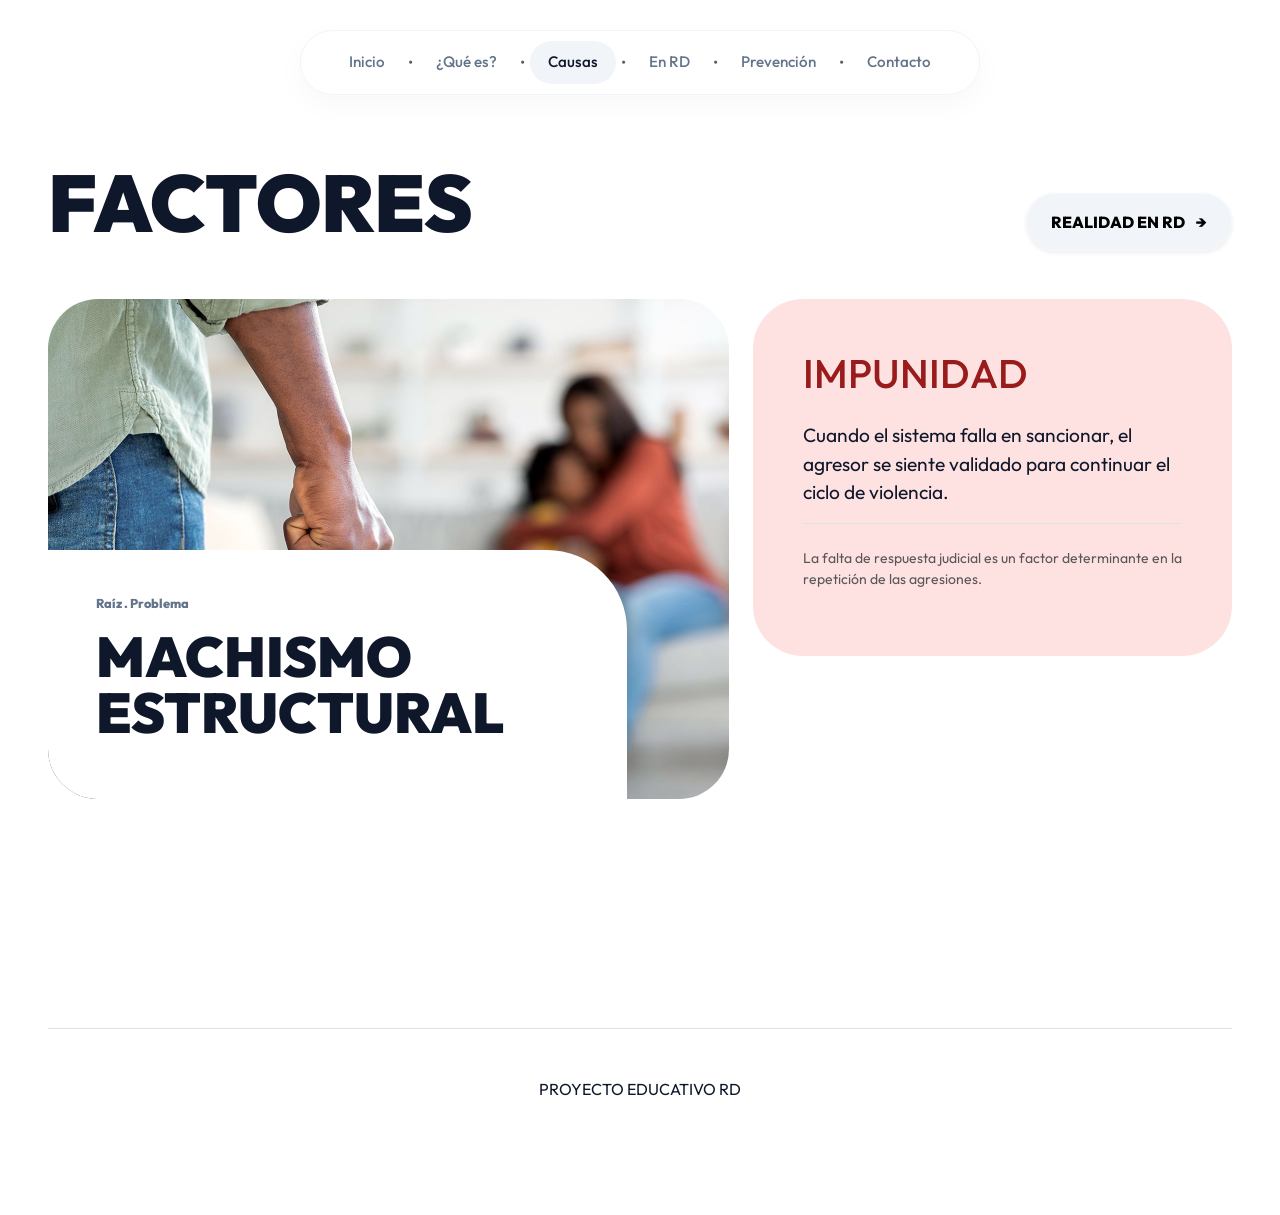
==== causas.html @ 01e90588 "Proyecto de Educación sobre el Feminicidio - Diseño Bento Grid con guía técnica" ====
<!-- Declara el tipo de documento HTML5 -->
<!DOCTYPE html>
<!-- Define el lenguaje español para el contenido del documento -->
<html lang="es">
<head>
    <!-- Establece la codificacion de caracteres estandar UTF-8 -->
    <meta charset="UTF-8">
    <!-- Configura la visualizacion para dispositivos moviles -->
    <meta name="viewport" content="width=device-width, initial-scale=1.0">
    <!-- Define el titulo de la pagina sobre causas -->
    <title>Causas - Proyecto RD</title>
    <!-- Importa los estilos de Bootstrap 5 desde una fuente externa -->
    <link href="https://cdn.jsdelivr.net/npm/bootstrap@5.3.2/dist/css/bootstrap.min.css" rel="stylesheet">
    <!-- Importa la hoja de estilos personalizada del proyecto -->
    <link rel="stylesheet" href="css/style.css">
</head>
<body>
    <!-- Contenedor general con espaciado lateral optimizado -->
    <div class="container-fluid px-lg-5">
        <!-- Area de encabezado con diseño flexible y centrado vertical -->
        <header class="navbar-custom d-flex justify-content-between align-items-center">
            <!-- Boton interactivo para el menu en dispositivos moviles -->
             <button class="mobile-toggle" aria-label="Menu">
                <!-- Icono representativo de hamburguesa en formato vectorial -->
                <svg width="24" height="24" viewBox="0 0 24 24" fill="none" stroke="currentColor" stroke-width="2"><line x1="3" y1="12" x2="21" y2="12"></line><line x1="3" y1="6" x2="21" y2="6"></line><line x1="3" y1="18" x2="21" y2="18"></line></svg>
            </button>
            <!-- Barra de navegacion con enlaces a las secciones del sitio -->
            <nav class="nav-pill d-none d-lg-flex">
                <!-- Enlace a la pagina de inicio -->
                <a href="index.html">Inicio</a>
                <!-- Elemento decorativo de separacion -->
                <span class="text-muted">•</span>
                <!-- Enlace a los conceptos base -->
                <a href="definicion.html">¿Qué es?</a>
                <!-- Elemento decorativo de separacion -->
                <span class="text-muted">•</span>
                <!-- Seccion actual resaltada sobre las causas -->
                <a href="causas.html" class="active">Causas</a>
                <!-- Elemento decorativo de separacion -->
                <span class="text-muted">•</span>
                <!-- Enlace a la informacion especifica de RD -->
                <a href="rd.html">En RD</a>
                <!-- Elemento decorativo de separacion -->
                <span class="text-muted">•</span>
                <!-- Enlace a los metodos de prevencion -->
                <a href="prevencion.html">Prevención</a>
                <!-- Elemento decorativo de separacion -->
                <span class="text-muted">•</span>
                <!-- Enlace a la informacion de contacto -->
                <a href="contacto.html">Contacto</a>
            </nav>
        </header>

        <!-- Cabecera de la seccion con titulo principal y boton de avance -->
        <div class="d-flex justify-content-between align-items-end mb-5">
            <!-- Titulo descriptivo de los factores analizados -->
            <h1 class="display-1 fw-900 m-0" style="font-weight: 900; text-transform: uppercase;">FACTORES</h1>
            <!-- Boton para ir a la siguiente pagina de datos en RD -->
            <a href="rd.html" class="btn btn-light rounded-pill px-4 py-3 fw-800 shadow-sm" style="background: #f1f5f9; font-weight: 800; text-decoration: none; color: black;">
                REALIDAD EN RD <span class="ms-2">→</span>
            </a>
        </div>

        <!-- Cuerpo principal con diseño de cuadricula bento -->
        <main class="bento-grid">
            <!-- Tarjeta destacada hero con imagen y titulo lateral -->
            <div class="grid-item hero-card" style="grid-column: span 7; height: 500px;">
                <!-- Imagen representativa de las causas estructurales -->
                <img src="imagenes/foto2.jpg.jpg" class="full-img" alt="Causas Feminicidio">
                <!-- Capa de texto sobrepuesta en la esquina de la imagen -->
                <div class="hero-notch">
                    <div class="ps-5">
                        <!-- Etiqueta de clasificacion del tema -->
                        <span class="text-label">Raíz . Problema</span>
                        <!-- Titulo principal sobre el machismo estructural -->
                        <h2>MACHISMO <br>ESTRUCTURAL</h2>
                    </div>
                </div>
            </div>
            <!-- Tarjeta con fondo de advertencia sobre la impunidad -->
            <div class="grid-item action-card" style="grid-column: span 5; background: #fee2e2; padding: 50px;">
                <!-- Titulo destacado sobre el problema de la impunidad -->
                <h3 style="color: #991b1b; font-size: 2.5rem;">IMPUNIDAD</h3>
                <!-- Texto explicativo sobre el fallo sistematico -->
                <p class="mt-4 fw-800" style="font-size: 1.2rem;">Cuando el sistema falla en sancionar, el agresor se siente validado para continuar el ciclo de violencia.</p>
                <!-- Detalle adicional al pie de la tarjeta -->
                <div class="mt-auto pt-4 border-top">
                     <!-- Mensaje sobre la importancia de la respuesta judicial -->
                     <p class="small fw-600 text-muted">La falta de respuesta judicial es un factor determinante en la repetición de las agresiones.</p>
                </div>
            </div>
        </main>

        <!-- Pie de pagina centrado con nombre del proyecto -->
        <footer class="mt-5 pt-5 border-top text-center pb-5">
            <!-- Creditos finales informativos -->
            <p class="font-bold fw-800">PROYECTO EDUCATIVO RD</p>
        </footer>
    </div>
    <!-- Script de funcionalidades de Bootstrap -->
    <script src="https://cdn.jsdelivr.net/npm/bootstrap@5.3.2/dist/js/bootstrap.bundle.min.js"></script>
    <!-- Script personalizado del sitio web -->
    <script src="js/scripts.js"></script>
</body>
</html>
---- css/style.css ----
/* Importa la fuente tipografica Outfit desde Google Fonts */
@import url('https://fonts.googleapis.com/css2?family=Outfit:wght@300;400;600;800;900&display=swap');

/* Define las variables globales de color y estilo del proyecto */
:root {
    /* Color verde lima para elementos de accion */
    --lime-green: #dcfc71;
    /* Color azul cielo para fondos suaves */
    --sky-blue: #bae6fd;
    /* Color lavanda para categorias o acentos */
    --lavender: #d8b4fe;
    /* Color azul oscuro para el texto principal */
    --dark-blue: #0f172a;
    /* Color gris pizarra para textos secundarios */
    --slate: #64748b;
    /* Radio de borde principal para las tarjetas */
    --radius-main: 50px;
    /* Configuracion de transiciones suaves para animaciones */
    --transition: all 0.4s cubic-bezier(0.16, 1, 0.3, 1);
}

/* Define los estilos base para el cuerpo del documento */
body {
    /* Establece la fuente principal y asegura legibilidad */
    font-family: 'Outfit', sans-serif;
    /* Color de fondo blanco para el sitio */
    background-color: #ffffff;
    /* Color de texto predeterminado oscuro */
    color: var(--dark-blue);
    /* Espacio inferior para evitar que el contenido toque el borde */
    padding-bottom: 50px;
}

/* Configuracion de la barra de navegacion superior */
.navbar-custom {
    /* Margen superior para separar del borde superior */
    padding-top: 30px;
    /* Margen inferior para separar del contenido principal */
    margin-bottom: 60px;
}

/* Estilo del contenedor de navegacion ovalado */
.nav-pill {
    /* Fondo blanco para resaltar sobre la pagina */
    background: #fff;
    /* Borde sutil para definir la forma */
    border: 1px solid #f1f5f9;
    /* Espaciado interno horizontal y vertical */
    padding: 10px 30px;
    /* Redondeo completo para forma de pildora */
    border-radius: 100px;
    /* Sombra suave para dar profundidad */
    box-shadow: 0 10px 30px rgba(0,0,0,0.03);
    /* Alineacion de elementos en linea horizontal */
    display: flex;
    /* Centrado vertical de los elementos internos */
    align-items: center;
    /* Espacio entre los elementos del menu */
    gap: 5px;
    /* Centrado automatico en el contenedor padre */
    margin: 0 auto;
    /* Ajusta el ancho al contenido interno */
    width: fit-content;
}

/* Estilo de los enlaces dentro del menu de navegacion */
.nav-pill a {
    /* Quita el subrayado predeterminado */
    text-decoration: none;
    /* Color de texto gris pizarra */
    color: var(--slate);
    /* Peso de fuente seminegrita */
    font-weight: 500;
    /* Tamaño de fuente legible */
    font-size: 0.95rem;
    /* Espaciado interno para area de clic grande */
    padding: 10px 18px;
    /* Redondeo de las esquinas al pasar el mouse */
    border-radius: 30px;
    /* Aplica transicion suave a cambios de estilo */
    transition: var(--transition);
}

/* Estilo para el enlace activo o al pasar el puntero */
.nav-pill a.active, .nav-pill a:hover {
    /* Cambia el texto a azul oscuro */
    color: var(--dark-blue);
    /* Fondo gris muy claro para resaltar */
    background: #f1f5f9;
}

/* Contenedor de iconos de accion en la navegacion */
.nav-actions {
    /* Alineacion flexible de los iconos */
    display: flex;
    /* Centrado vertical de los iconos */
    align-items: center;
    /* Espacio entre los iconos */
    gap: 15px;
    /* Margen interno izquierdo para separacion */
    padding-left: 20px;
    /* Margen externo izquierdo */
    margin-left: 10px;
    /* Linea divisoria vertical a la izquierda */
    border-left: 1px solid #e2e8f0;
}

/* Estilo para el identificador de usuario en el menu */
.user-pill {
    /* Fondo gris claro para el acceso */
    background: #f1f5f9;
    /* Espaciado interno para forma compacta */
    padding: 5px 15px 5px 5px;
    /* Redondeo completo para forma ovalada */
    border-radius: 100px;
    /* Alineacion horizontal de imagen y texto */
    display: flex;
    /* Centrado vertical interno */
    align-items: center;
    /* Espacio entre imagen y texto */
    gap: 10px;
}

/* Configuracion del sistema bento grid para el diseño principal */
.bento-grid {
    /* Activa el modo cuadricula */
    display: grid;
    /* Divide el espacio en 12 columnas iguales */
    grid-template-columns: repeat(12, 1fr);
    /* Define la altura minima de las filas */
    grid-auto-rows: minmax(300px, auto);
    /* Espacio entre las tarjetas de la cuadricula */
    gap: 24px;
}

/* Estilo base para cada elemento de la cuadricula */
.grid-item {
    /* Aplica el radio de borde redondeado principal */
    border-radius: var(--radius-main);
    /* Oculta el contenido que sobresale de las esquinas */
    overflow: hidden;
    /* Posicion relativa para elementos hijos absolutos */
    position: relative;
    /* Transicion suave para efectos de interaccion */
    transition: var(--transition);
    /* Color de fondo sutil por defecto */
    background: #f8fafc;
}

/* Efecto visual al pasar el puntero sobre una tarjeta */
.grid-item:hover {
    /* Desplaza la tarjeta ligeramente hacia arriba */
    transform: translateY(-5px);
    /* Añade una sombra intensa para efecto de elevacion */
    box-shadow: 0 20px 40px rgba(0,0,0,0.08);
}

/* Configuracion especifica para la tarjeta principal hero */
.hero-card {
    /* Ocupa 6 columnas de ancho */
    grid-column: span 6;
    /* Ocupa 2 filas de alto */
    grid-row: span 2;
}

/* Ajuste de imagenes dentro de la tarjeta hero */
.hero-card img {
    /* Ocupa todo el ancho disponible */
    width: 100%;
    /* Ocupa todo el alto disponible */
    height: 100%;
    /* Ajusta la imagen sin deformarla */
    object-fit: cover;
}

/* Estilo del area de texto sobre la imagen hero */
.hero-notch {
    /* Posicionamiento en el fondo del contenedor */
    position: absolute;
    /* Alineado a la base */
    bottom: 0;
    /* Alineado a la izquierda */
    left: 0;
    /* Fondo blanco solido */
    background: #fff;
    /* Espaciado interno para el texto */
    padding: 40px 60px 50px 0;
    /* Redondeo pronunciado en la esquina superior derecha */
    border-top-right-radius: 80px;
    /* Cubre la mayor parte del ancho */
    width: 85%;
    /* Asegura que este sobre la imagen */
    z-index: 10;
}

/* Estilo del titulo dentro de la tarjeta hero */
.hero-notch h2 {
    /* Tamaño adaptable segun el ancho de pantalla */
    font-size: clamp(2rem, 5vw, 3.5rem);
    /* Peso de fuente extra negrita */
    font-weight: 900;
    /* Todo el texto en mayusculas */
    text-transform: uppercase;
    /* Espaciado de linea estrecho */
    line-height: 1;
    /* Margen superior del titulo */
    margin-top: 15px;
}

/* Configuracion para la tarjeta de color lima */
.lime-card {
    /* Ocupa 3 columnas de ancho */
    grid-column: span 3;
    /* Ocupa 1 fila de alto */
    grid-row: span 1;
    /* Fondo con el color verde lima definido */
    background-color: var(--lime-green);
    /* Espaciado interno generoso */
    padding: 40px;
    /* Alineacion vertical de contenido */
    display: flex;
    /* Direccion de elementos en columna */
    flex-direction: column;
}

/* Estilo del titulo en la tarjeta lima */
.lime-card h3 {
    /* Tamaño de fuente grande para titulos */
    font-size: 2rem;
    /* Peso de fuente maximo */
    font-weight: 900;
    /* Texto en mayusculas */
    text-transform: uppercase;
    /* Espacio entre lineas reducido */
    line-height: 1;
    /* Margen vertical para separar texto */
    margin: 20px 0;
}

/* Contenedor de enlaces en la tarjeta lima */
.lime-links {
    /* Empuja los enlaces hacia la parte inferior */
    margin-top: auto;
    /* Linea divisoria superior sutil */
    border-top: 1px solid rgba(0,0,0,0.1);
}

/* Estilo individual de cada enlace informativo */
.lime-link {
    /* Distribucion flexible de texto y flecha */
    display: flex;
    /* Separa el texto de la flecha al maximo */
    justify-content: space-between;
    /* Centrado vertical de los elementos */
    align-items: center;
    /* Espaciado vertical entre enlaces */
    padding: 15px 0;
    /* Linea divisoria inferior */
    border-bottom: 1px solid rgba(0,0,0,0.1);
    /* Quita el subrayado */
    text-decoration: none;
    /* Color de texto oscuro para contraste */
    color: var(--dark-blue);
    /* Peso de fuente extra negrita */
    font-weight: 800;
    /* Tamaño de fuente pequeño */
    font-size: 0.85rem;
    /* Mayusculas para estilo moderno */
    text-transform: uppercase;
}

/* Configuracion para la tarjeta azul alargada */
.blue-card {
    /* Ocupa 3 columnas de ancho */
    grid-column: span 3;
    /* Ocupa una fila y media de alto */
    grid-row: span 1.5;
    /* Fondo con el color azul cielo definido */
    background-color: var(--sky-blue);
    /* Sin espaciado interno directo */
    padding: 0;
    /* Disposicion de contenido en columna */
    display: flex;
    /* Direccion vertical */
    flex-direction: column;
}

/* Area de contenido textual de la tarjeta azul */
.blue-card-content {
    /* Espaciado interno para el texto */
    padding: 40px;
}

/* Estilo del titulo en la tarjeta azul */
.blue-card h3 {
    /* Tamaño especifico para este titulo */
    font-size: 2.22rem;
    /* Peso maximo de fuente */
    font-weight: 900;
    /* Texto en mayusculas */
    text-transform: uppercase;
    /* Ajuste de altura de linea */
    line-height: 1;
    /* Margen superior para separacion */
    margin-top: 20px;
}

/* Configuracion para la tarjeta de video tutorial */
.video-card {
    /* Ocupa 3 columnas de ancho */
    grid-column: span 3;
    /* Ocupa 1 fila de alto */
    grid-row: span 1;
}

/* Estilo de la capa informativa sobre el video */
.video-overlay {
    /* Posicion absoluta en el fondo de la imagen */
    position: absolute;
    /* Margen desde la base */
    bottom: 30px;
    /* Margen desde la izquierda */
    left: 30px;
    /* Color de texto blanco para legibilidad */
    color: #fff;
}

/* Configuracion de la tarjeta de categorias y etiquetas */
.category-card {
    /* Ocupa 3 columnas de ancho */
    grid-column: span 3;
    /* Altura reducida a media fila */
    grid-row: span 0.5;
    /* Fondo con el color lavanda definido */
    background-color: var(--lavender);
    /* Espaciado interno estandar */
    padding: 30px;
    /* Alineacion vertical flexible */
    display: flex;
    /* Direccion en columna */
    flex-direction: column;
    /* Separa el grupo superior del inferior */
    justify-content: space-between;
}

/* Disposicion de etiquetas en nube */
.tag-cloud {
    /* Flujo flexible para las etiquetas */
    display: flex;
    /* Permite que las etiquetas bajen de linea */
    flex-wrap: wrap;
    /* Espacio entre etiquetas */
    gap: 10px;
}

/* Estilo individual de cada etiqueta */
.tag {
    /* Fondo crema claro para contraste */
    background: #fef9c3;
    /* Espaciado interno para forma de boton */
    padding: 10px 18px;
    /* Borde redondeado completo */
    border-radius: 50px;
    /* Tamaño de fuente reducido */
    font-size: 0.75rem;
    /* Peso extra negrita */
    font-weight: 800;
}

/* Estilos de utilidad general */
.text-label {
    /* Tamaño de letra pequeño para etiquetas informativas */
    font-size: 0.8rem;
    /* Peso de fuente negrita */
    font-weight: 800;
    /* Color gris pizarra para discrecion */
    color: var(--slate);
}

/* Contenedor circular para iconos de navegacion interna */
.arrow-circle {
    /* Tamaño fijo de ancho */
    width: 50px;
    /* Tamaño fijo de alto */
    height: 50px;
    /* Fondo blanco puro */
    background: #fff;
    /* Redondeo completo */
    border-radius: 50%;
    /* Alineacion central flexible */
    display: flex;
    /* Centrado vertical */
    align-items: center;
    /* Centrado horizontal */
    justify-content: center;
    /* Sombra proyectada suave */
    box-shadow: 0 10px 20px rgba(0,0,0,0.05);
}

/* Boton de reproduccion de video tutorial */
.play-btn {
    /* Centrado absoluto en el contenedor padre */
    position: absolute;
    /* Desde la mitad superior */
    top: 50%;
    /* Desde la mitad izquierda */
    left: 50%;
    /* Ajuste exacto al centro real */
    transform: translate(-50%, -50%);
    /* Ancho del circulo de reproduccion */
    width: 70px;
    /* Alto del circulo de reproduccion */
    height: 70px;
    /* Fondo blanco translucido */
    background: rgba(255,255,255,0.4);
    /* Efecto de desenfoque de fondo */
    backdrop-filter: blur(10px);
    /* Redondeo para circulo perfecto */
    border-radius: 50%;
    /* Centrado de icono hijo */
    display: flex;
    /* Centrado vertical */
    align-items: center;
    /* Centrado horizontal */
    justify-content: center;
}

/* Utilidad para imagenes que cubren todo su contenedor */
.full-img {
    /* Fuerza el ancho completo */
    width: 100%;
    /* Fuerza la altura completa */
    height: 100%;
    /* Asegura el ajuste sin deformacion */
    object-fit: cover;
}

/* Boton oculto por defecto para menu movil */
.mobile-toggle {
    /* Oculto en pantallas de escritorio */
    display: none;
    /* Sin fondo predeterminado */
    background: none;
    /* Sin bordes de boton */
    border: none;
    /* Cambia el cursor al pasar por encima */
    cursor: pointer;
}

/* Ajustes responsivos para tablets y portatiles medianos */
@media (max-width: 1200px) {
    /* Cambia la cuadricula a 6 columnas */
    .bento-grid { grid-template-columns: repeat(6, 1fr); }
    /* La tarjeta hero sigue ocupando todo el ancho disponible */
    .hero-card { grid-column: span 6; }
    /* Ajusta las tarjetas medianas a la mitad del ancho */
    .lime-card, .blue-card, .video-card, .category-card { grid-column: span 3; }
}

/* Ajustes responsivos para telefonos moviles y pantallas pequeñas */
@media (max-width: 768px) {
    /* Estilo flotante para el menu movil cuando se despliega */
    .nav-pill { width: 95%; background: white; border-radius: 20px; position: fixed; top: 10px; left: 2.5%; padding: 10px; display: none; }
    /* Muestra el menu cuando tiene la clase activa */
    .nav-pill.show { display: flex; flex-direction: column; }
    /* Posiciona el boton de menu siempre a la vista */
    .mobile-toggle { display: block; position: fixed; top: 20px; right: 20px; z-index: 1000; background: white; padding: 10px; border-radius: 50%; }
    /* Cambia la cuadricula a una sola columna vertical */
    .bento-grid { grid-template-columns: 1fr; }
    /* Expande todas las tarjetas al ancho completo de la pantalla */
    .hero-card, .lime-card, .blue-card, .video-card, .category-card { grid-column: span 1; grid-row: auto; height: auto; min-height: 400px; }
    /* Elimina el efecto de recorte hero en movil para mejor lectura */
    .hero-notch { width: 100%; border-radius: 0; padding: 30px; }
}
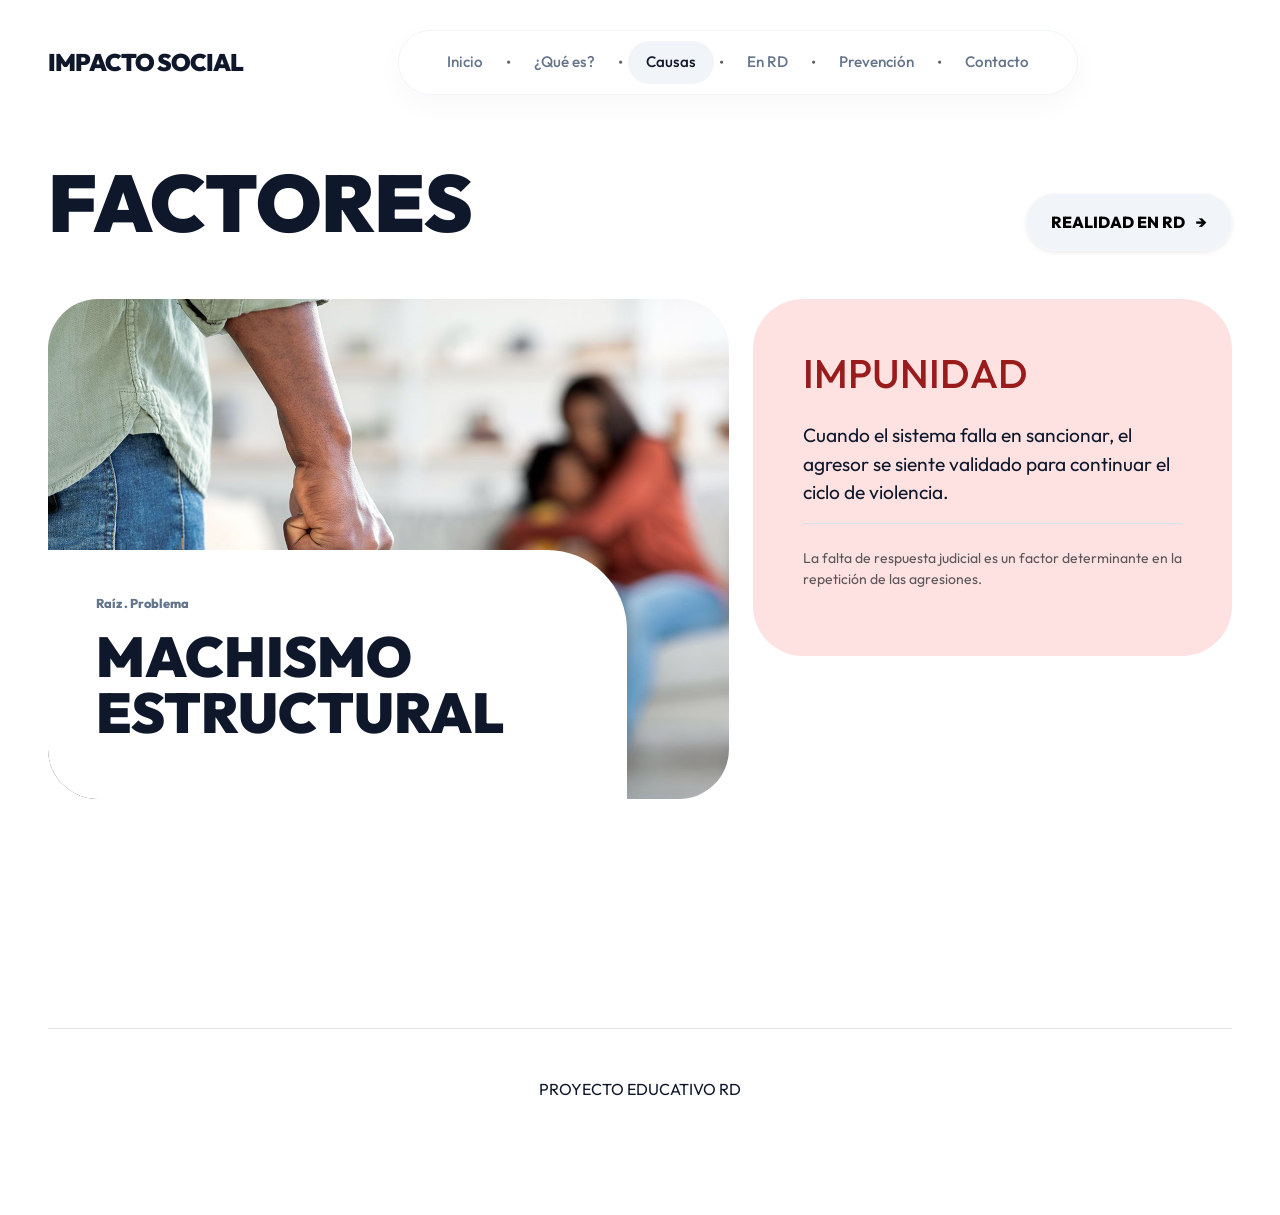
==== commit ebab50eb: "Corregida navegación móvil, menú de hamburguesa y página de contacto" ====
--- a/causas.html
+++ b/causas.html
@@ -19,6 +19,8 @@
     <div class="container-fluid px-lg-5">
         <!-- Area de encabezado con diseño flexible y centrado vertical -->
         <header class="navbar-custom d-flex justify-content-between align-items-center">
+            <!-- Boton de inicio / Logo -->
+            <a href="index.html" class="nav-logo">Impacto Social</a>
             <!-- Boton interactivo para el menu en dispositivos moviles -->
              <button class="mobile-toggle" aria-label="Menu">
                 <!-- Icono representativo de hamburguesa en formato vectorial -->
--- a/css/style.css
+++ b/css/style.css
@@ -61,6 +61,18 @@
     margin: 0 auto;
     /* Ajusta el ancho al contenido interno */
     width: fit-content;
+    /* Asegura que este por encima de otros elementos */
+    z-index: 2000;
+}
+
+/* Estilo para el logo o boton de inicio */
+.nav-logo {
+    font-weight: 900;
+    font-size: 1.5rem;
+    text-decoration: none;
+    color: var(--dark-blue);
+    letter-spacing: -1px;
+    text-transform: uppercase;
 }
 
 /* Estilo de los enlaces dentro del menu de navegacion */
@@ -460,15 +472,37 @@
 /* Ajustes responsivos para telefonos moviles y pantallas pequeñas */
 @media (max-width: 768px) {
     /* Estilo flotante para el menu movil cuando se despliega */
-    .nav-pill { width: 95%; background: white; border-radius: 20px; position: fixed; top: 10px; left: 2.5%; padding: 10px; display: none; }
+    .nav-pill { 
+        width: 90%; 
+        background: white; 
+        border-radius: 20px; 
+        position: fixed; 
+        top: 80px; 
+        left: 5%; 
+        padding: 20px; 
+        display: none; 
+        flex-direction: column;
+        box-shadow: 0 20px 40px rgba(0,0,0,0.1);
+        border: 1px solid #eee;
+    }
     /* Muestra el menu cuando tiene la clase activa */
-    .nav-pill.show { display: flex; flex-direction: column; }
+    .nav-pill.show { display: flex; }
+    /* Estilos para los enlaces en version movil */
+    .nav-pill a { width: 100%; text-align: center; padding: 15px; }
+    /* Oculta los separadores en movil */
+    .nav-pill .text-muted { display: none; }
+    /* Oculta acciones extras en movil para simplificar */
+    .nav-actions { display: none; }
+
     /* Posiciona el boton de menu siempre a la vista */
-    .mobile-toggle { display: block; position: fixed; top: 20px; right: 20px; z-index: 1000; background: white; padding: 10px; border-radius: 50%; }
+    .mobile-toggle { display: block; background: white; padding: 10px; border-radius: 50%; box-shadow: 0 5px 15px rgba(0,0,0,0.1); border: 1px solid #eee; }
+    
     /* Cambia la cuadricula a una sola columna vertical */
     .bento-grid { grid-template-columns: 1fr; }
     /* Expande todas las tarjetas al ancho completo de la pantalla */
     .hero-card, .lime-card, .blue-card, .video-card, .category-card { grid-column: span 1; grid-row: auto; height: auto; min-height: 400px; }
     /* Elimina el efecto de recorte hero en movil para mejor lectura */
     .hero-notch { width: 100%; border-radius: 0; padding: 30px; }
-}
+    /* Ajusta el tamaño de los titulos en movil */
+    h1.display-1 { font-size: 3rem; }
+}
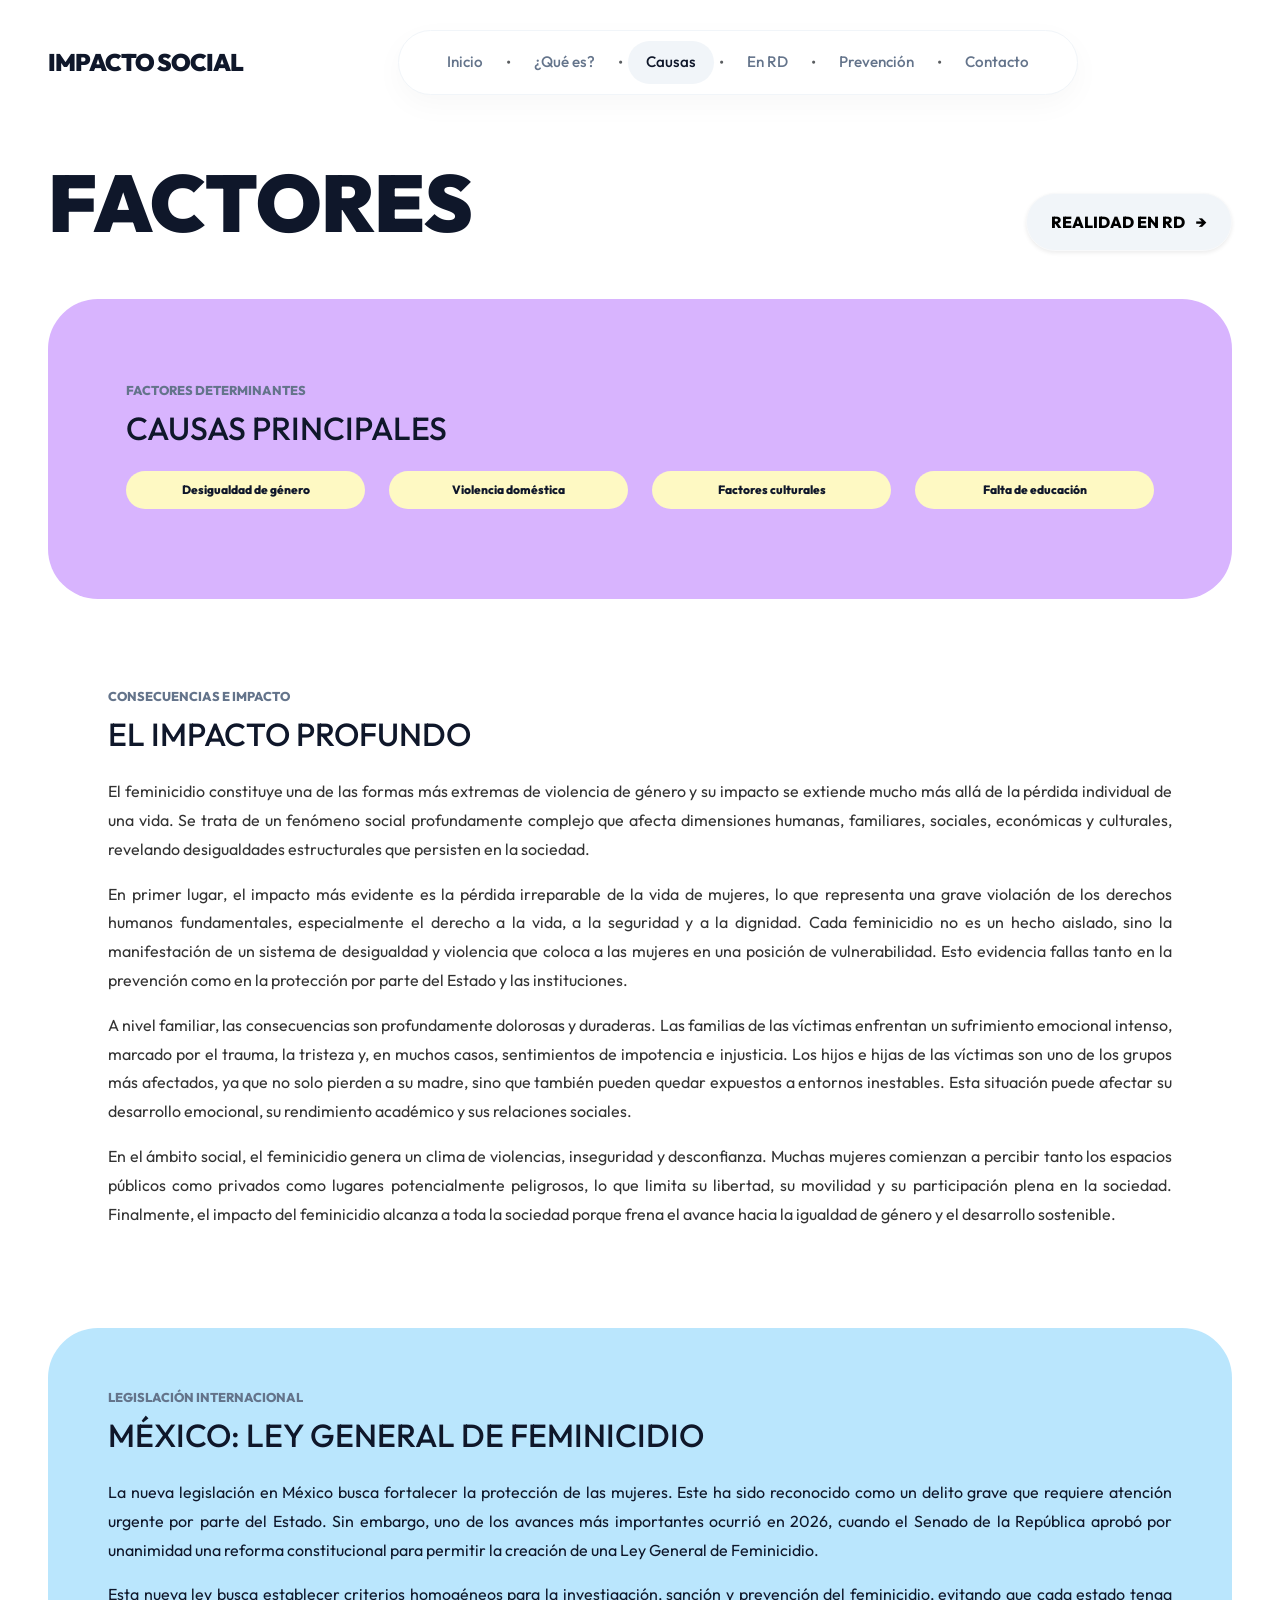
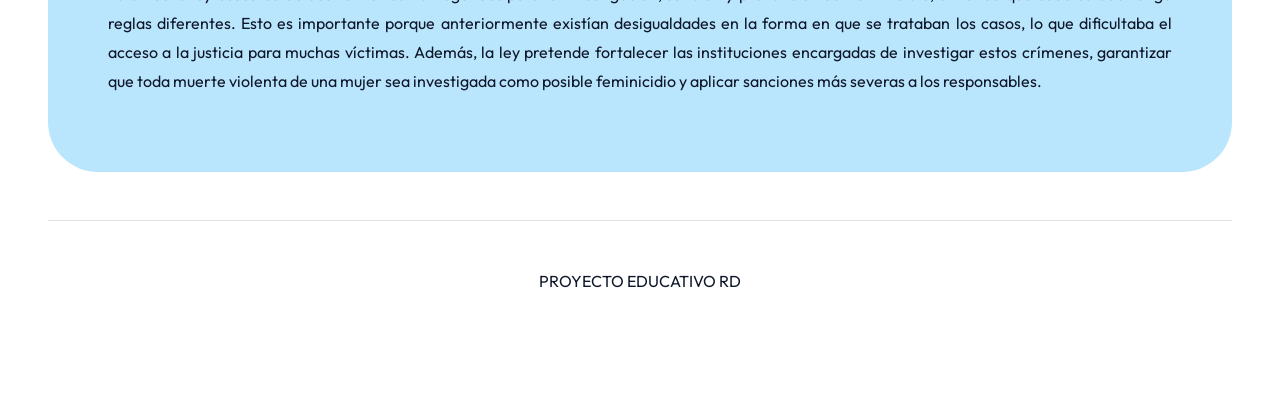
==== commit 92d5efbc: "Finaliza la restructuración bento y población de contenido completo en subpáginas" ====
--- a/causas.html
+++ b/causas.html
@@ -27,7 +27,7 @@
                 <svg width="24" height="24" viewBox="0 0 24 24" fill="none" stroke="currentColor" stroke-width="2"><line x1="3" y1="12" x2="21" y2="12"></line><line x1="3" y1="6" x2="21" y2="6"></line><line x1="3" y1="18" x2="21" y2="18"></line></svg>
             </button>
             <!-- Barra de navegacion con enlaces a las secciones del sitio -->
-            <nav class="nav-pill d-none d-lg-flex">
+            <nav class="nav-pill">
                 <!-- Enlace a la pagina de inicio -->
                 <a href="index.html">Inicio</a>
                 <!-- Elemento decorativo de separacion -->
@@ -63,32 +63,41 @@
             </a>
         </div>
 
-        <!-- Cuerpo principal con diseño de cuadricula bento -->
-        <main class="bento-grid">
-            <!-- Tarjeta destacada hero con imagen y titulo lateral -->
-            <div class="grid-item hero-card" style="grid-column: span 7; height: 500px;">
-                <!-- Imagen representativa de las causas estructurales -->
-                <img src="imagenes/foto2.jpg.jpg" class="full-img" alt="Causas Feminicidio">
-                <!-- Capa de texto sobrepuesta en la esquina de la imagen -->
-                <div class="hero-notch">
-                    <div class="ps-5">
-                        <!-- Etiqueta de clasificacion del tema -->
-                        <span class="text-label">Raíz . Problema</span>
-                        <!-- Titulo principal sobre el machismo estructural -->
-                        <h2>MACHISMO <br>ESTRUCTURAL</h2>
+        <!-- SECCIÓN: CAUSAS Y FACTORES -->
+        <main class="bento-grid mb-5">
+            <!-- Tarjeta de Causas Principales -->
+            <div class="grid-item category-card" style="grid-column: span 12; height: auto; background: var(--lavender);">
+                <div class="p-5">
+                    <span class="text-label">FACTORES DETERMINANTES</span>
+                    <h2 class="fw-900 mt-2 mb-4">CAUSAS PRINCIPALES</h2>
+                    <div class="row">
+                        <div class="col-md-3"><div class="tag w-100 text-center mb-2">Desigualdad de género</div></div>
+                        <div class="col-md-3"><div class="tag w-100 text-center mb-2">Violencia doméstica</div></div>
+                        <div class="col-md-3"><div class="tag w-100 text-center mb-2">Factores culturales</div></div>
+                        <div class="col-md-3"><div class="tag w-100 text-center mb-2">Falta de educación</div></div>
                     </div>
                 </div>
             </div>
-            <!-- Tarjeta con fondo de advertencia sobre la impunidad -->
-            <div class="grid-item action-card" style="grid-column: span 5; background: #fee2e2; padding: 50px;">
-                <!-- Titulo destacado sobre el problema de la impunidad -->
-                <h3 style="color: #991b1b; font-size: 2.5rem;">IMPUNIDAD</h3>
-                <!-- Texto explicativo sobre el fallo sistematico -->
-                <p class="mt-4 fw-800" style="font-size: 1.2rem;">Cuando el sistema falla en sancionar, el agresor se siente validado para continuar el ciclo de violencia.</p>
-                <!-- Detalle adicional al pie de la tarjeta -->
-                <div class="mt-auto pt-4 border-top">
-                     <!-- Mensaje sobre la importancia de la respuesta judicial -->
-                     <p class="small fw-600 text-muted">La falta de respuesta judicial es un factor determinante en la repetición de las agresiones.</p>
+
+            <!-- Sección de Impacto Social (Bento Expandido) -->
+            <div class="grid-item hero-card" style="grid-column: span 12; height: auto; padding: 60px; background: #fff;">
+                <span class="text-label">CONSECUENCIAS E IMPACTO</span>
+                <h2 class="fw-900 mt-2 mb-4">EL IMPACTO PROFUNDO</h2>
+                <div style="font-size: 1rem; line-height: 1.8; text-align: justify; color: #333;">
+                    <p>El feminicidio constituye una de las formas más extremas de violencia de género y su impacto se extiende mucho más allá de la pérdida individual de una vida. Se trata de un fenómeno social profundamente complejo que afecta dimensiones humanas, familiares, sociales, económicas y culturales, revelando desigualdades estructurales que persisten en la sociedad.</p>
+                    <p>En primer lugar, el impacto más evidente es la pérdida irreparable de la vida de mujeres, lo que representa una grave violación de los derechos humanos fundamentales, especialmente el derecho a la vida, a la seguridad y a la dignidad. Cada feminicidio no es un hecho aislado, sino la manifestación de un sistema de desigualdad y violencia que coloca a las mujeres en una posición de vulnerabilidad. Esto evidencia fallas tanto en la prevención como en la protección por parte del Estado y las instituciones.</p>
+                    <p>A nivel familiar, las consecuencias son profundamente dolorosas y duraderas. Las familias de las víctimas enfrentan un sufrimiento emocional intenso, marcado por el trauma, la tristeza y, en muchos casos, sentimientos de impotencia e injusticia. Los hijos e hijas de las víctimas son uno de los grupos más afectados, ya que no solo pierden a su madre, sino que también pueden quedar expuestos a entornos inestables. Esta situación puede afectar su desarrollo emocional, su rendimiento académico y sus relaciones sociales.</p>
+                    <p>En el ámbito social, el feminicidio genera un clima de violencias, inseguridad y desconfianza. Muchas mujeres comienzan a percibir tanto los espacios públicos como privados como lugares potencialmente peligrosos, lo que limita su libertad, su movilidad y su participación plena en la sociedad. Finalmente, el impacto del feminicidio alcanza a toda la sociedad porque frena el avance hacia la igualdad de género y el desarrollo sostenible.</p>
+                </div>
+            </div>
+
+            <!-- Sección México (Ley General) -->
+            <div class="grid-item blue-card" style="grid-column: span 12; height: auto; background: var(--sky-blue); padding: 60px;">
+                <span class="text-label text-dark-50">LEGISLACIÓN INTERNACIONAL</span>
+                <h2 class="fw-900 mt-2 mb-4">MÉXICO: LEY GENERAL DE FEMINICIDIO</h2>
+                <div style="font-size: 1rem; line-height: 1.8; text-align: justify; color: var(--dark-blue);">
+                    <p>La nueva legislación en México busca fortalecer la protección de las mujeres. Este ha sido reconocido como un delito grave que requiere atención urgente por parte del Estado. Sin embargo, uno de los avances más importantes ocurrió en 2026, cuando el Senado de la República aprobó por unanimidad una reforma constitucional para permitir la creación de una Ley General de Feminicidio.</p>
+                    <p>Esta nueva ley busca establecer criterios homogéneos para la investigación, sanción y prevención del feminicidio, evitando que cada estado tenga reglas diferentes. Esto es importante porque anteriormente existían desigualdades en la forma en que se trataban los casos, lo que dificultaba el acceso a la justicia para muchas víctimas. Además, la ley pretende fortalecer las instituciones encargadas de investigar estos crímenes, garantizar que toda muerte violenta de una mujer sea investigada como posible feminicidio y aplicar sanciones más severas a los responsables.</p>
                 </div>
             </div>
         </main>
--- a/css/style.css
+++ b/css/style.css
@@ -453,6 +453,8 @@
     display: none;
     /* Sin fondo predeterminado */
     background: none;
+    /* Z-index para estar por encima del menu */
+    z-index: 2100;
     /* Sin bordes de boton */
     border: none;
     /* Cambia el cursor al pasar por encima */
